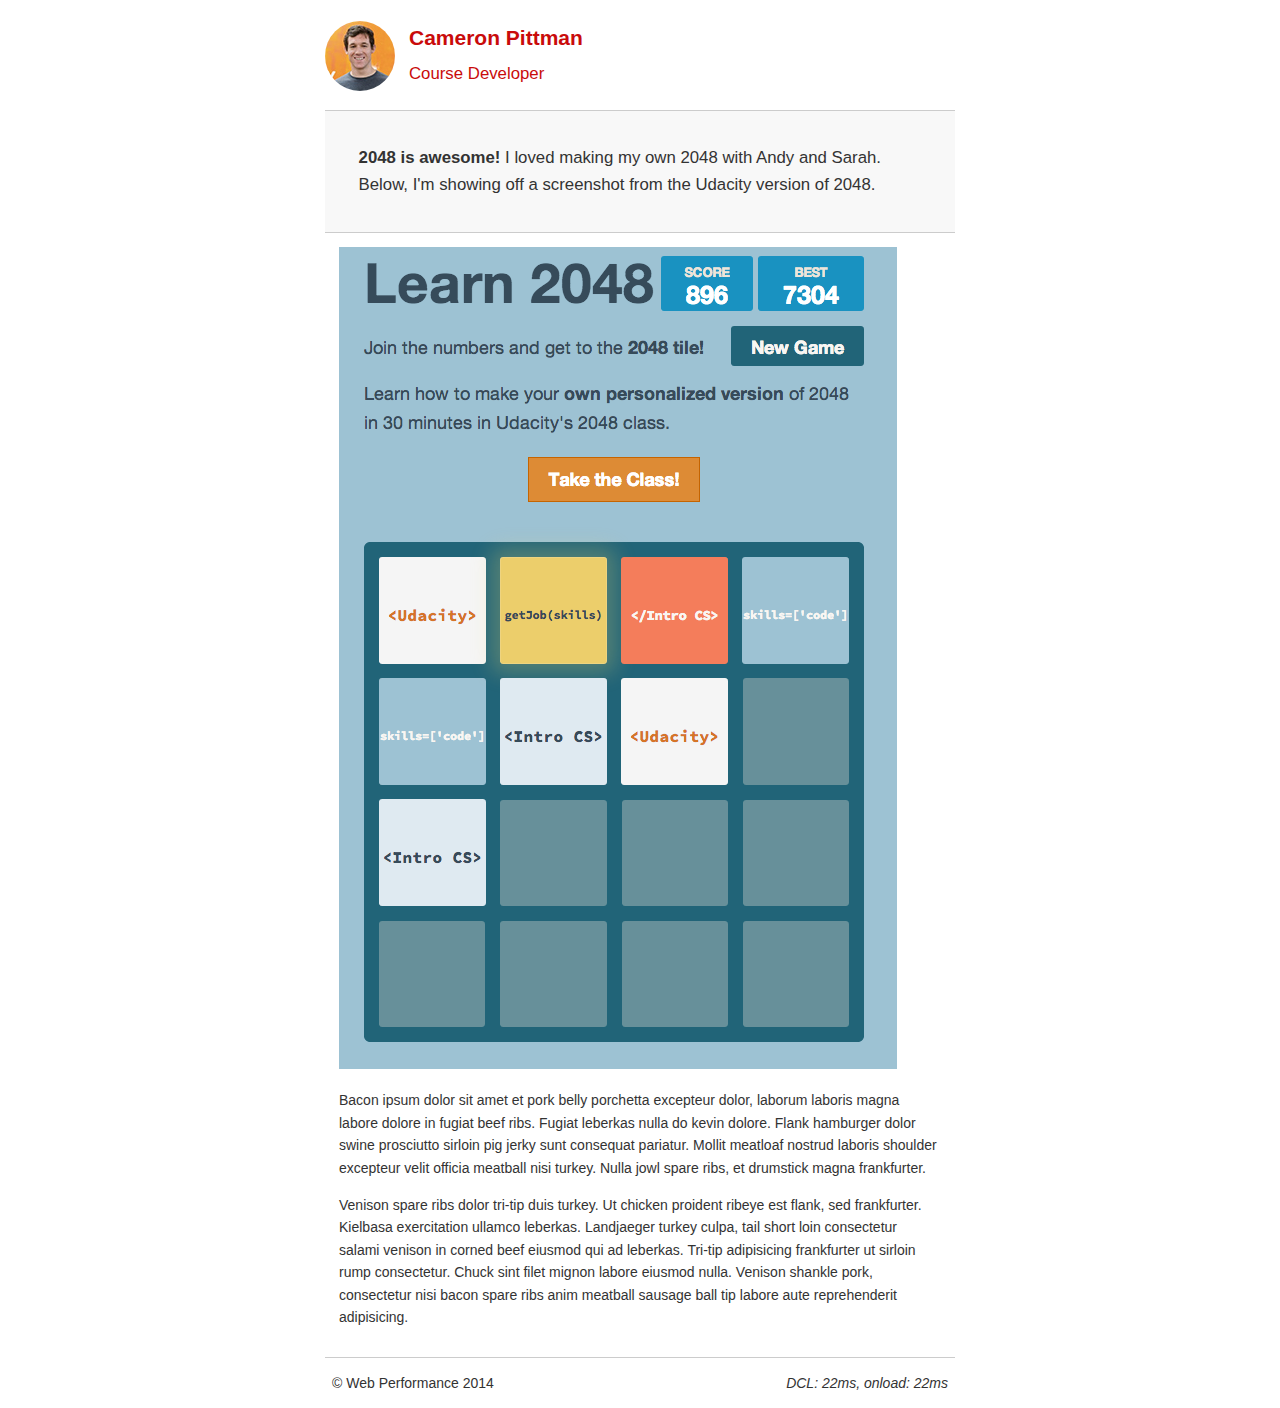
==== project-2048.html @ 2939e44a "No optimisations" ====
<!DOCTYPE html>
<html lang="en">
  <head>
    <meta charset="utf-8">
    <meta name="viewport" content="width=device-width, initial-scale=1">
    <meta name="description" content=" FILL ME IN ">
    <meta name="author" content=" FILL ME IN ">
    <title>Cameron Pittman: Portfolio</title>

    <!-- Hmm, what is the impact of web fonts on speed? Measure it... -->
    <!-- <link href="//fonts.googleapis.com/css?family=Open+Sans:400,700" rel="stylesheet"> -->

    <link href="css/style.css" rel="stylesheet">
    <link href="css/print.css" rel="stylesheet">

    <script>
      (function(w,g){w['GoogleAnalyticsObject']=g;
      w[g]=w[g]||function(){(w[g].q=w[g].q||[]).push(arguments)};w[g].l=1*new Date();})(window,'ga');

      // Optional TODO: replace with your Google Analytics profile ID.
      ga('create', 'UA-XXXX-Y');
      ga('send', 'pageview');
    </script>
    <script src="//www.google-analytics.com/analytics.js"></script>
    <script src="js/perfmatters.js"></script>
  </head>

  <body>
    <header>
      <a href="/"><img src="img/profilepic.jpg"></a>
      <p>Cameron Pittman<br><span>Course Developer</span></p>
    </header>

    <div class="container">
      <div class="hero">
        <strong>2048 is awesome!</strong> I loved making my own 2048 with Andy and Sarah. Below, I'm showing off a screenshot from the Udacity version of 2048.
      </div>

      <div class="content">

        <img class="img-responsive" src="img/2048.png">

        <p>Bacon ipsum dolor sit amet et pork belly porchetta excepteur dolor, laborum laboris magna labore dolore in fugiat beef ribs. Fugiat leberkas nulla do kevin dolore. Flank hamburger dolor swine prosciutto sirloin pig jerky sunt consequat pariatur. Mollit meatloaf nostrud laboris shoulder excepteur velit officia meatball nisi turkey. Nulla jowl spare ribs, et drumstick magna frankfurter.</p>

        <p>Venison spare ribs dolor tri-tip duis turkey. Ut chicken proident ribeye est flank, sed frankfurter. Kielbasa exercitation ullamco leberkas. Landjaeger turkey culpa, tail short loin consectetur salami venison in corned beef eiusmod qui ad leberkas. Tri-tip adipisicing frankfurter ut sirloin rump consectetur. Chuck sint filet mignon labore eiusmod nulla. Venison shankle pork, consectetur nisi bacon spare ribs anim meatball sausage ball tip labore aute reprehenderit adipisicing.</p>

    </div>

    <footer>
      <p>&copy; Web Performance 2014 <span id="crp-stats"></span></p>
    </footer>
  </body>
</html>
---- css/style.css ----
html {
  font-size: 100%;
  overflow-y: scroll;
  -webkit-tap-highlight-color: rgba(0,0,0,0);
  -ms-text-size-adjust: 100%;
  -webkit-text-size-adjust: none;
}
body { margin: 0; font-size: 14px; line-height: 1.61; font-weight: 400; }
body, button, input, select, textarea { font-family: 'Open Sans', sans-serif; color: #333; }

a { color: #12C; }
a:visited { color: #61C; }
a:focus { outline: thin dotted; }
a:hover, a:active { color: #c00; outline: 0; }

b, strong { font-weight: bold; }
pre, code { font-family: monospace, monospace; font-size: 1em; }
ul, ol { margin: 1em 0; padding: 0 0 0 20px; }
img { border: 0; max-width: 100%; }

body { background: #fff; }
header, footer, .container { max-width: 45em; margin: 0 auto; }

header { padding: 0 0.5em; color: #C90B0B; }
header img { border-radius: 40px; float: left; }
header p { font-size:1.5em; font-weight: bold; padding-left: 4em;}
header p span { font-size: 0.8em; font-weight: normal;}

.hero { padding: 2em; background-color: #f8f8f8; font-size:1.2em;
  border-bottom: 1px solid #ccc;
  border-top: 1px solid #ccc;
}

.content { padding: 1em 1em; }
.content li { list-style-type: none; font-size: 1.1em;}
li img { float:left; padding-right: 1em; }
li p { font-size: 0.9em; font-style: italic; }

footer {
  padding: 0 0.5em;
  border-top: 1px solid #ccc;
}
footer span { float: right; font-style: italic; }

/* Smartphones (portrait) */
@media only screen and (max-width: 480px) {
  body { font-size: 12px;}
  header p { padding-left: 4.5em;}
}
---- css/print.css ----
@media print {
  * { background: transparent !important; color: black !important; text-shadow: none !important; filter:none !important; -ms-filter: none !important; }
  a, a:visited { color: #444 !important; text-decoration: underline; }
  a[href]:after { content: " (" attr(href) ")"; }
  tr, img { page-break-inside: avoid; }
  img { max-width: 100% !important; }
  @page { margin: 0.5cm; }
  p, h2, h3 { orphans: 3; widows: 3; }
  h2, h3{ page-break-after: avoid; }
}
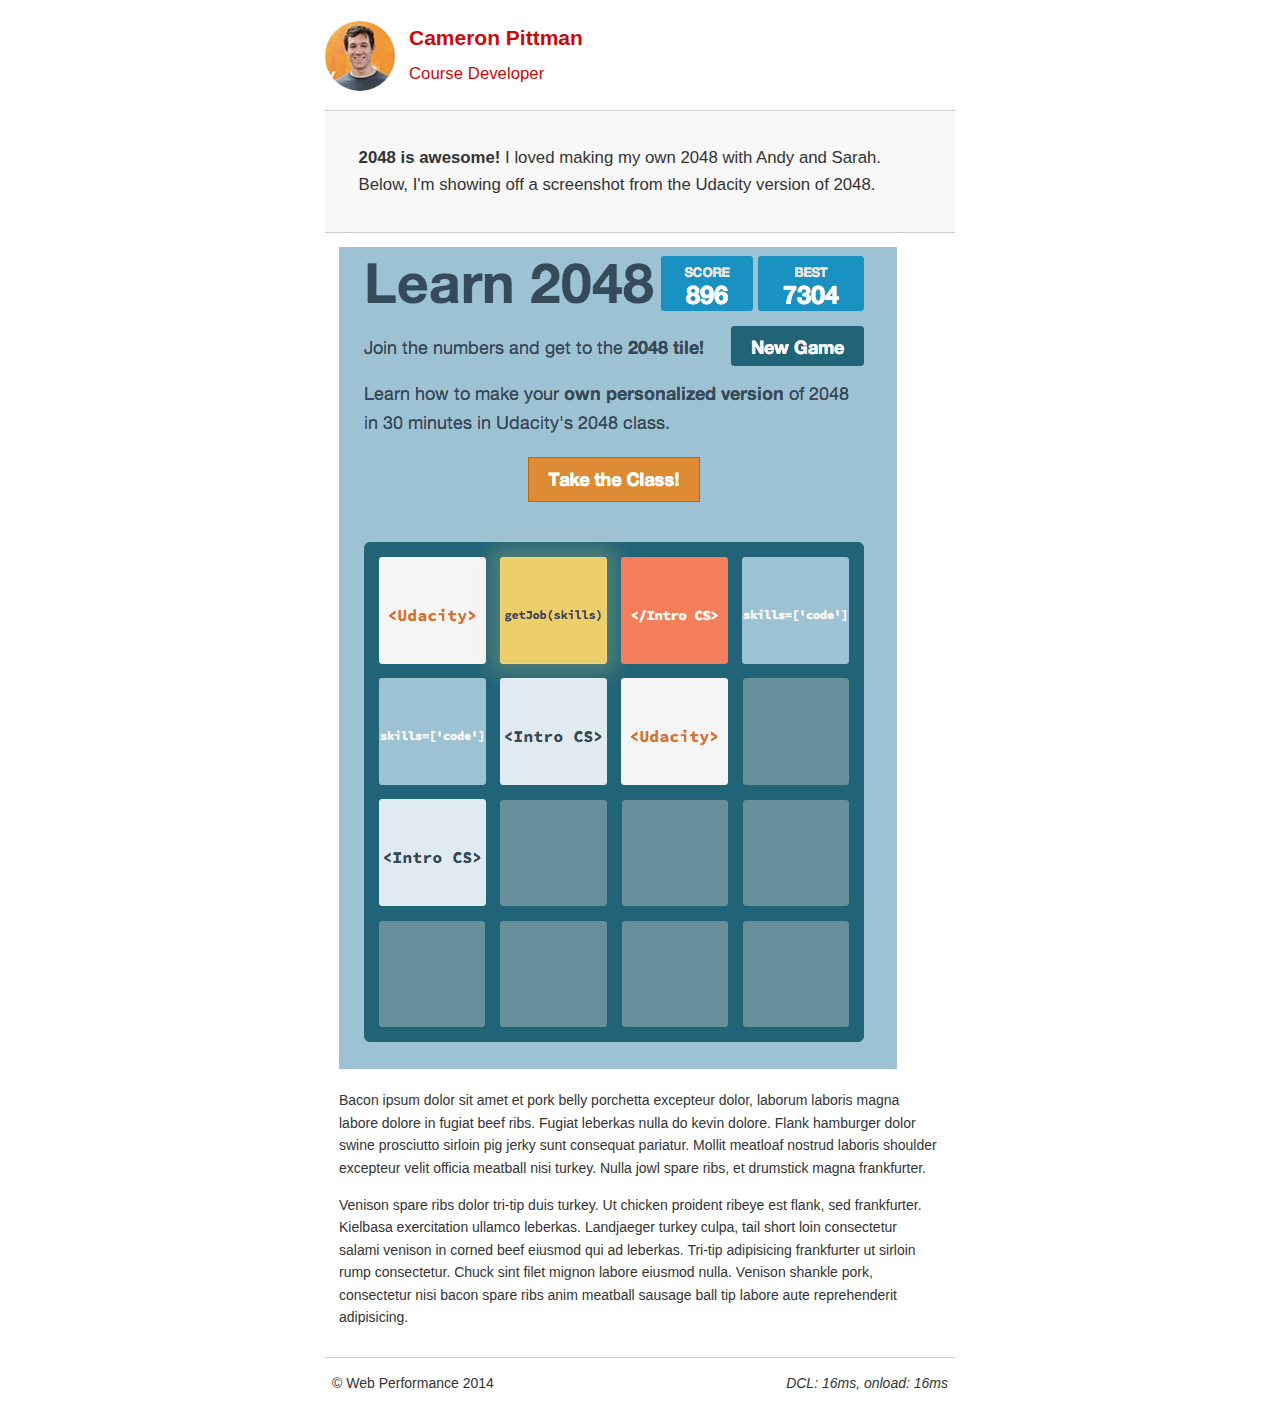
==== commit b54421cc: "Do optimisations one" ====
--- a/project-2048.html
+++ b/project-2048.html
@@ -27,7 +27,7 @@
 
   <body>
     <header>
-      <a href="/"><img src="img/profilepic.jpg"></a>
+      <a href="/"><img src="img/profilepic-min.jpg"></a>
       <p>Cameron Pittman<br><span>Course Developer</span></p>
     </header>
 
@@ -38,7 +38,7 @@
 
       <div class="content">
 
-        <img class="img-responsive" src="img/2048.png">
+        <img class="img-responsive" src="img/2048-min.png">
 
         <p>Bacon ipsum dolor sit amet et pork belly porchetta excepteur dolor, laborum laboris magna labore dolore in fugiat beef ribs. Fugiat leberkas nulla do kevin dolore. Flank hamburger dolor swine prosciutto sirloin pig jerky sunt consequat pariatur. Mollit meatloaf nostrud laboris shoulder excepteur velit officia meatball nisi turkey. Nulla jowl spare ribs, et drumstick magna frankfurter.</p>
 
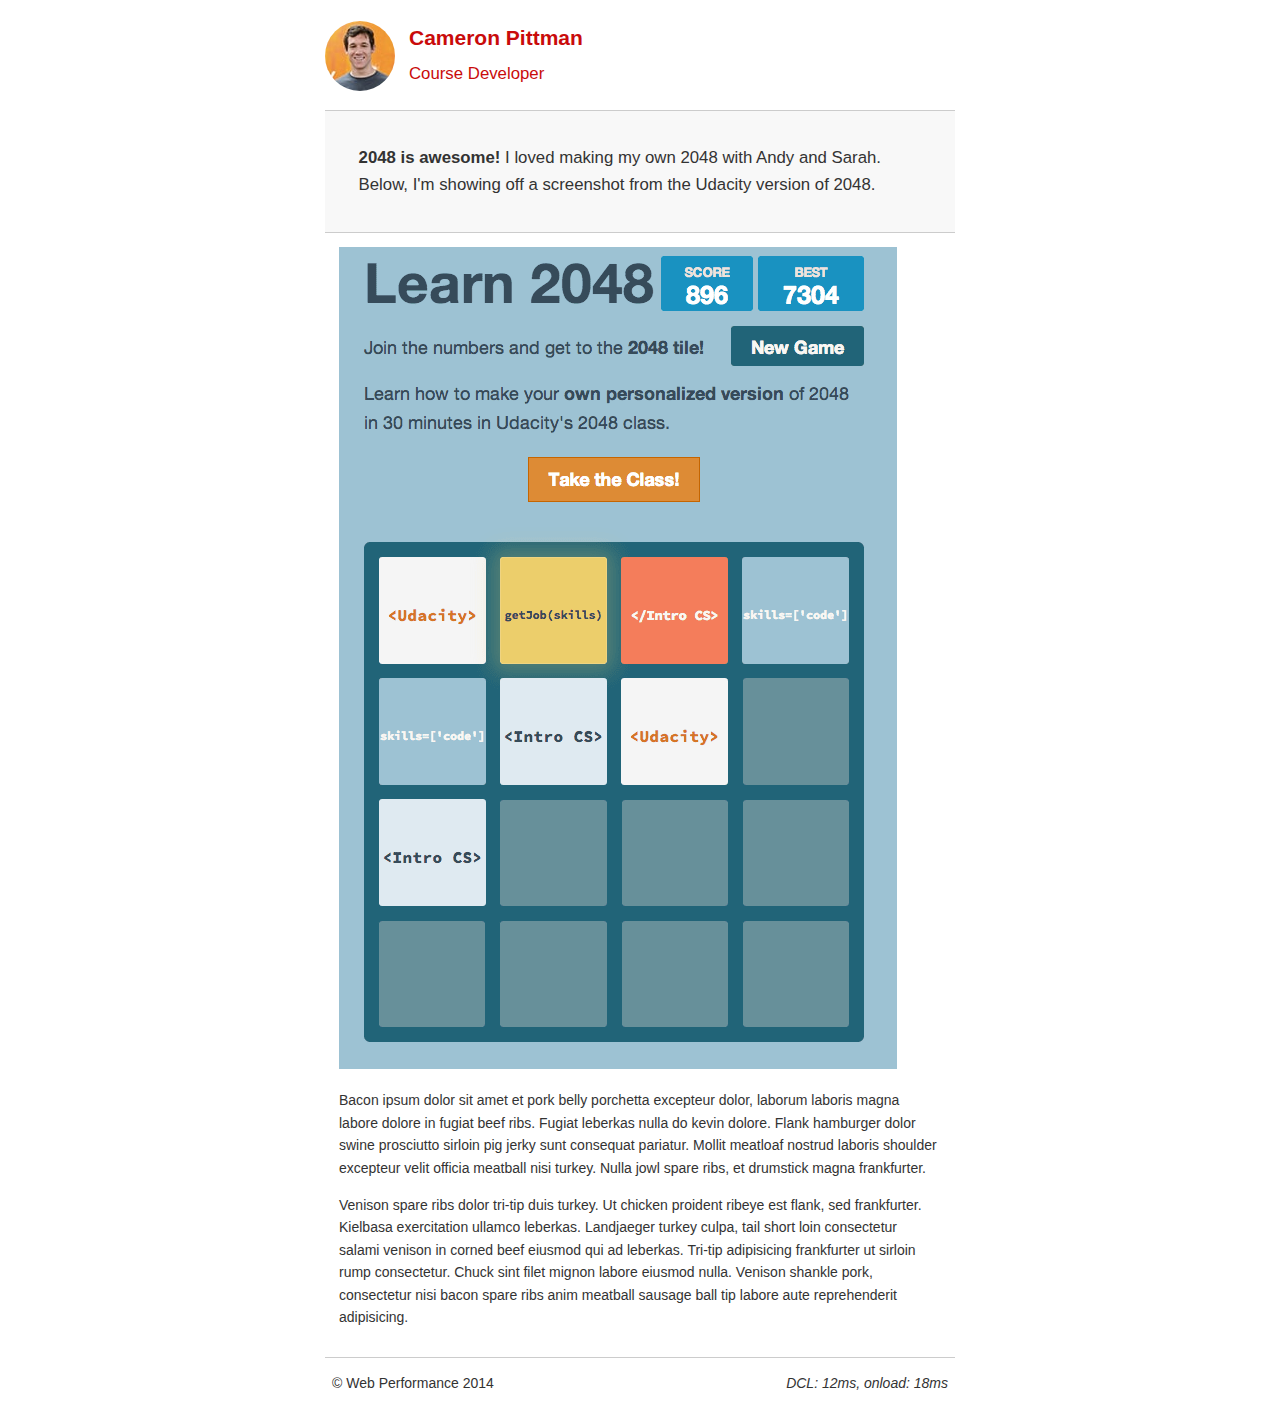
==== commit 8aad3ab7: "Do optimisations 3" ====
--- a/project-2048.html
+++ b/project-2048.html
@@ -7,24 +7,9 @@
     <meta name="author" content=" FILL ME IN ">
     <title>Cameron Pittman: Portfolio</title>
 
-    <!-- Hmm, what is the impact of web fonts on speed? Measure it... -->
-    <!-- <link href="//fonts.googleapis.com/css?family=Open+Sans:400,700" rel="stylesheet"> -->
-
     <link href="css/style.css" rel="stylesheet">
-    <link href="css/print.css" rel="stylesheet">
-
-    <script>
-      (function(w,g){w['GoogleAnalyticsObject']=g;
-      w[g]=w[g]||function(){(w[g].q=w[g].q||[]).push(arguments)};w[g].l=1*new Date();})(window,'ga');
-
-      // Optional TODO: replace with your Google Analytics profile ID.
-      ga('create', 'UA-XXXX-Y');
-      ga('send', 'pageview');
-    </script>
-    <script src="//www.google-analytics.com/analytics.js"></script>
-    <script src="js/perfmatters.js"></script>
+    <link href="css/print.css" rel="stylesheet" media="print">
   </head>
-
   <body>
     <header>
       <a href="/"><img src="img/profilepic-min.jpg"></a>
@@ -49,5 +34,15 @@
     <footer>
       <p>&copy; Web Performance 2014 <span id="crp-stats"></span></p>
     </footer>
+        <script async>
+      (function(w,g){w['GoogleAnalyticsObject']=g;
+      w[g]=w[g]||function(){(w[g].q=w[g].q||[]).push(arguments)};w[g].l=1*new Date();})(window,'ga');
+
+      // Optional TODO: replace with your Google Analytics profile ID.
+      ga('create', 'UA-XXXX-Y');
+      ga('send', 'pageview');
+    </script>
+    <script async src="//www.google-analytics.com/analytics.js"></script>
+    <script async src="js/perfmatters.js"></script>
   </body>
 </html>
